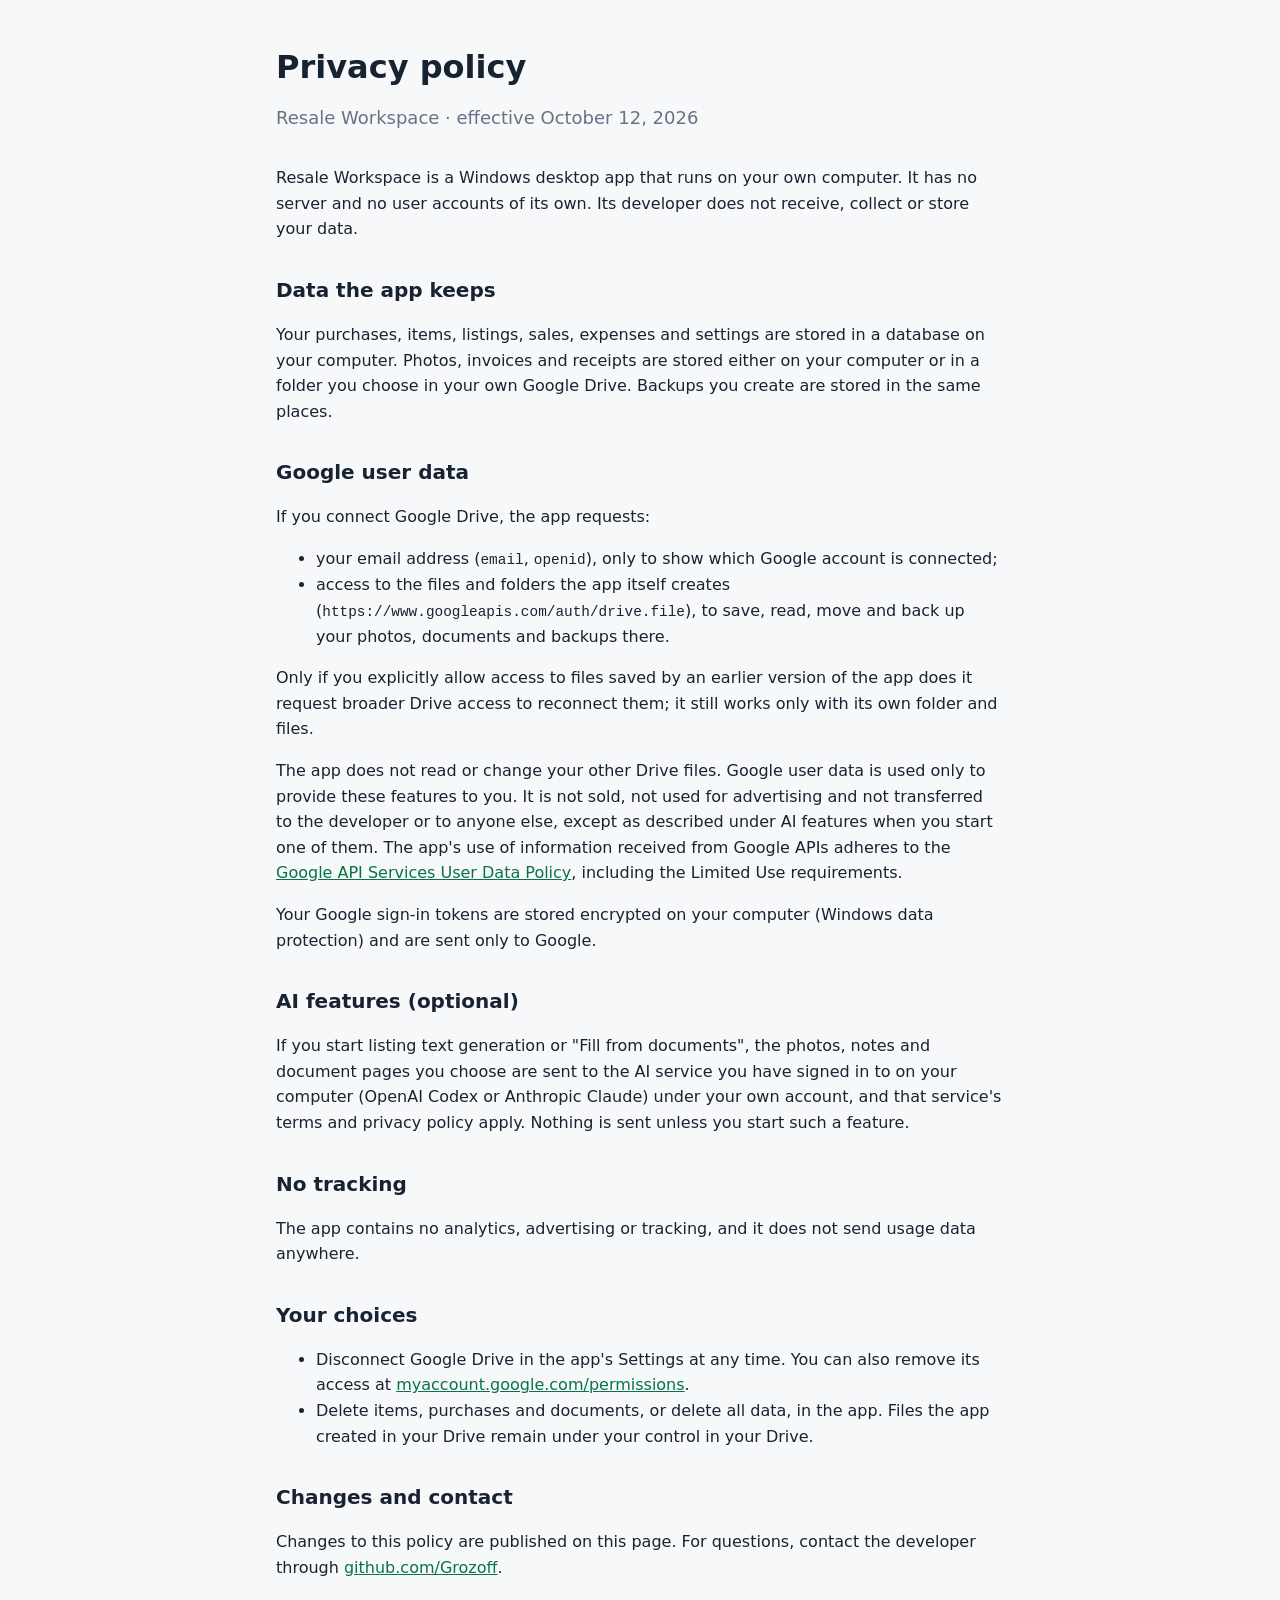
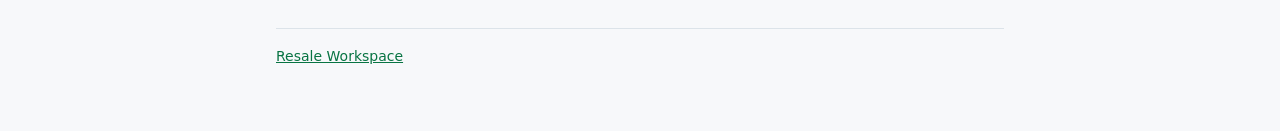
==== privacy.html @ 5bdc4537 "Resale Workspace homepage and privacy policy Co-Authored-By: Claude Opus 5.5 <noreply@anthropic.com>" ====
<!doctype html>
<html lang="en">
  <head>
    <meta charset="utf-8" />
    <meta name="viewport" content="width=device-width, initial-scale=1" />
    <title>Privacy policy · Resale Workspace</title>
    <meta
      name="description"
      content="How the Resale Workspace desktop app handles your data and your Google account data."
    />
    <link rel="stylesheet" href="style.css" />
  </head>
  <body>
    <main>
      <header>
        <h1>Privacy policy</h1>
        <p class="lead">Resale Workspace · effective October 12, 2026</p>
      </header>

      <p>
        Resale Workspace is a Windows desktop app that runs on your own
        computer. It has no server and no user accounts of its own. Its
        developer does not receive, collect or store your data.
      </p>

      <h2>Data the app keeps</h2>
      <p>
        Your purchases, items, listings, sales, expenses and settings are
        stored in a database on your computer. Photos, invoices and receipts
        are stored either on your computer or in a folder you choose in your
        own Google Drive. Backups you create are stored in the same places.
      </p>

      <h2>Google user data</h2>
      <p>If you connect Google Drive, the app requests:</p>
      <ul>
        <li>
          your email address (<code>email</code>, <code>openid</code>), only
          to show which Google account is connected;
        </li>
        <li>
          access to the files and folders the app itself creates
          (<code>https://www.googleapis.com/auth/drive.file</code>), to save,
          read, move and back up your photos, documents and backups there.
        </li>
      </ul>
      <p>
        Only if you explicitly allow access to files saved by an earlier
        version of the app does it request broader Drive access to reconnect
        them; it still works only with its own folder and files.
      </p>
      <p>
        The app does not read or change your other Drive files. Google user
        data is used only to provide these features to you. It is not sold,
        not used for advertising and not transferred to the developer or to
        anyone else, except as described under AI features when you start
        one of them. The app's use of information received from Google APIs
        adheres to the
        <a
          href="https://developers.google.com/terms/api-services-user-data-policy"
          >Google API Services User Data Policy</a
        >, including the Limited Use requirements.
      </p>
      <p>
        Your Google sign-in tokens are stored encrypted on your computer
        (Windows data protection) and are sent only to Google.
      </p>

      <h2>AI features (optional)</h2>
      <p>
        If you start listing text generation or "Fill from documents", the
        photos, notes and document pages you choose are sent to the AI service
        you have signed in to on your computer (OpenAI Codex or Anthropic
        Claude) under your own account, and that service's terms and privacy
        policy apply. Nothing is sent unless you start such a feature.
      </p>

      <h2>No tracking</h2>
      <p>
        The app contains no analytics, advertising or tracking, and it does not
        send usage data anywhere.
      </p>

      <h2>Your choices</h2>
      <ul>
        <li>
          Disconnect Google Drive in the app's Settings at any time. You can
          also remove its access at
          <a href="https://myaccount.google.com/permissions"
            >myaccount.google.com/permissions</a
          >.
        </li>
        <li>
          Delete items, purchases and documents, or delete all data, in the
          app. Files the app created in your Drive remain under your control
          in your Drive.
        </li>
      </ul>

      <h2>Changes and contact</h2>
      <p>
        Changes to this policy are published on this page. For questions,
        contact the developer through
        <a href="https://github.com/Grozoff">github.com/Grozoff</a>.
      </p>

      <footer><a href="./">Resale Workspace</a></footer>
    </main>
  </body>
</html>
---- style.css ----
:root {
  color-scheme: light dark;
  --bg: #f7f8fa;
  --surface: #ffffff;
  --text: #182332;
  --muted: #647386;
  --border: #dce3e9;
  --accent: #087443;
}
@media (prefers-color-scheme: dark) {
  :root {
    --bg: #111820;
    --surface: #1b2530;
    --text: #edf2f6;
    --muted: #abb9c9;
    --border: #354453;
    --accent: #52c38b;
  }
}
* {
  box-sizing: border-box;
}
body {
  margin: 0;
  background: var(--bg);
  color: var(--text);
  font: 16px/1.6 "Segoe UI", system-ui, -apple-system, sans-serif;
}
main {
  max-width: 760px;
  margin: 0 auto;
  padding: 48px 16px 64px;
}
header {
  margin-bottom: 32px;
}
h1 {
  margin: 0 0 8px;
  font-size: 32px;
  line-height: 1.2;
}
h2 {
  margin: 32px 0 8px;
  font-size: 20px;
}
p,
li {
  color: var(--text);
}
.lead {
  color: var(--muted);
  font-size: 18px;
}
.card {
  margin: 24px 0;
  padding: 20px 24px;
  border: 1px solid var(--border);
  border-radius: 10px;
  background: var(--surface);
}
a {
  color: var(--accent);
}
code {
  font-size: 0.9em;
  overflow-wrap: anywhere;
}
footer {
  margin-top: 48px;
  padding-top: 16px;
  border-top: 1px solid var(--border);
  color: var(--muted);
  font-size: 14px;
}
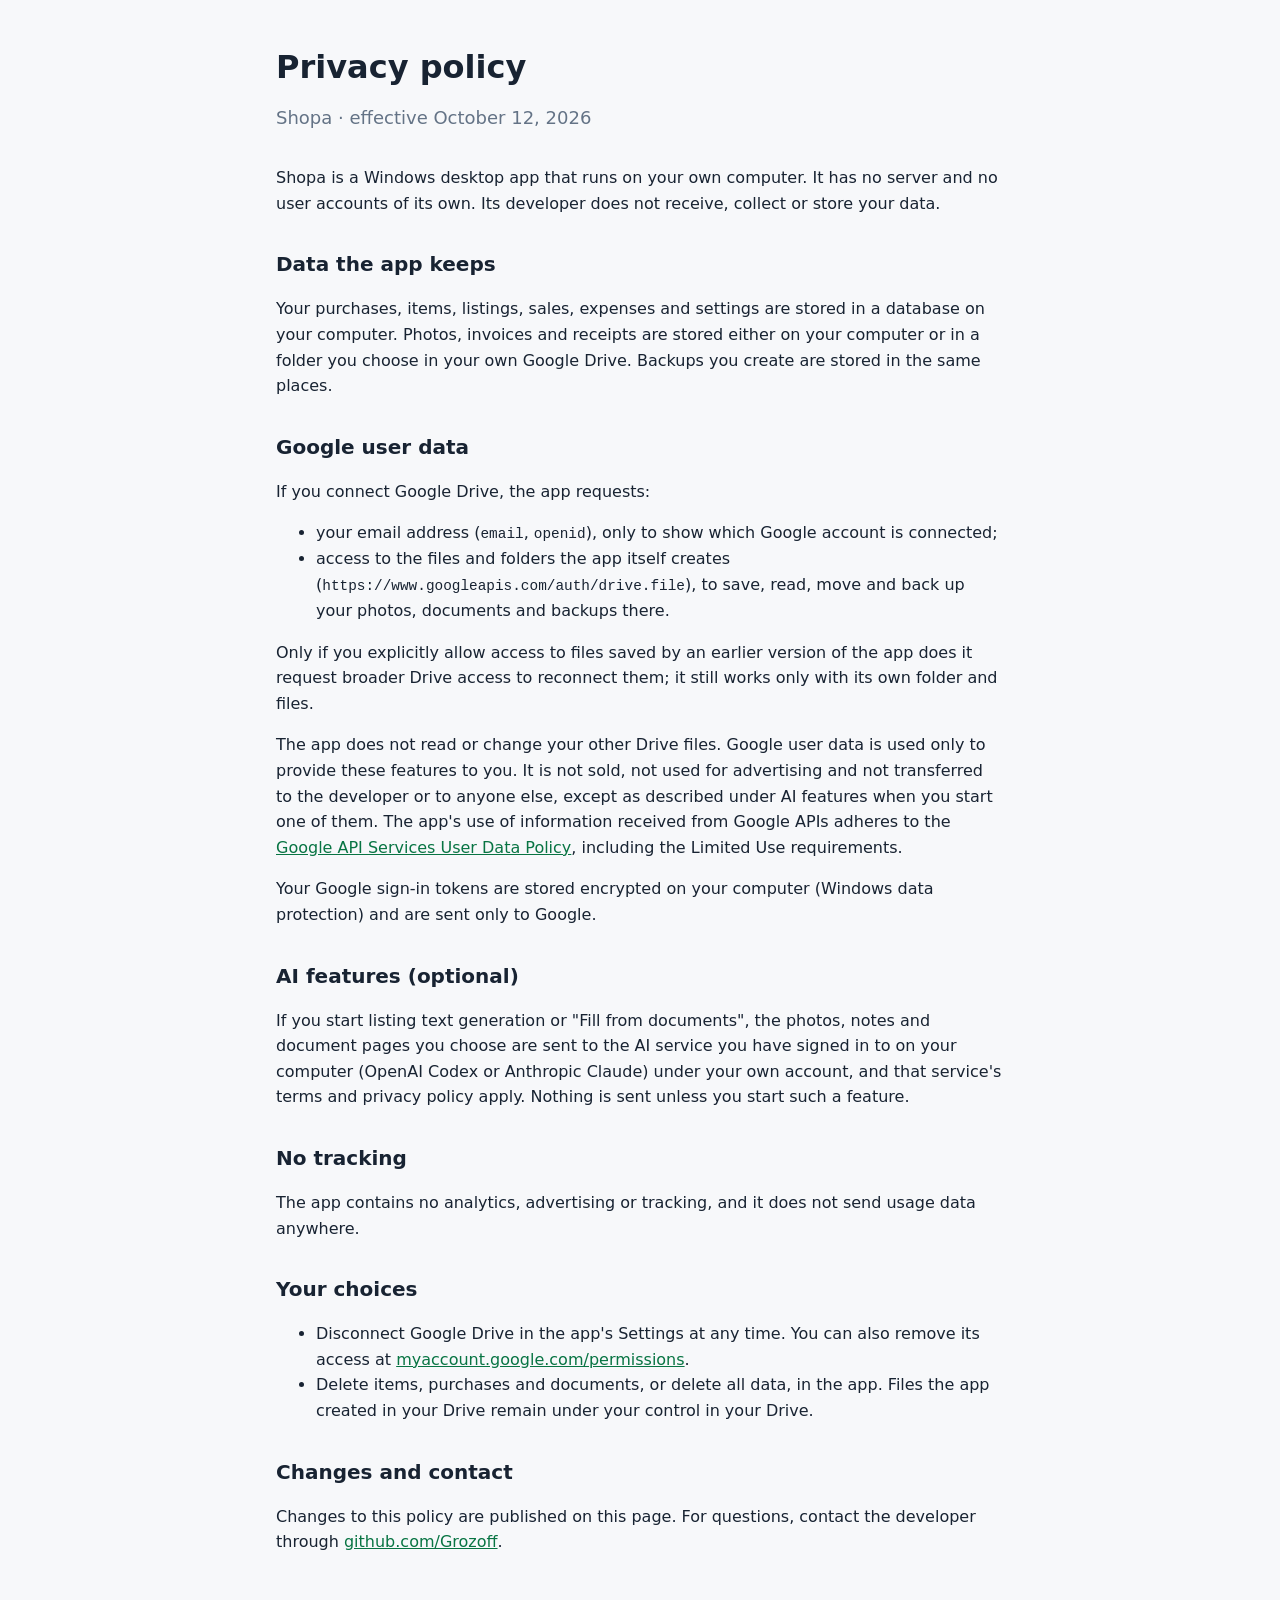
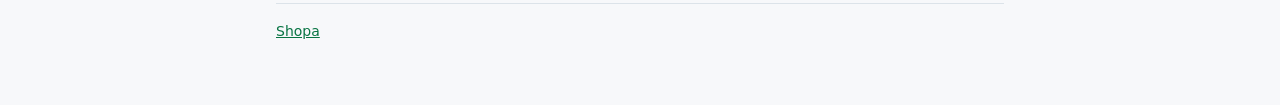
==== commit b2dfe0b3: "Rename the app to Shopa Co-Authored-By: Claude Opus 5.5 <noreply@anthropic.com>" ====
--- a/privacy.html
+++ b/privacy.html
@@ -3,10 +3,10 @@
   <head>
     <meta charset="utf-8" />
     <meta name="viewport" content="width=device-width, initial-scale=1" />
-    <title>Privacy policy · Resale Workspace</title>
+    <title>Privacy policy · Shopa</title>
     <meta
       name="description"
-      content="How the Resale Workspace desktop app handles your data and your Google account data."
+      content="How the Shopa desktop app handles your data and your Google account data."
     />
     <link rel="stylesheet" href="style.css" />
   </head>
@@ -14,11 +14,11 @@
     <main>
       <header>
         <h1>Privacy policy</h1>
-        <p class="lead">Resale Workspace · effective October 12, 2026</p>
+        <p class="lead">Shopa · effective October 12, 2026</p>
       </header>
 
       <p>
-        Resale Workspace is a Windows desktop app that runs on your own
+        Shopa is a Windows desktop app that runs on your own
         computer. It has no server and no user accounts of its own. Its
         developer does not receive, collect or store your data.
       </p>
@@ -104,7 +104,7 @@
         <a href="https://github.com/Grozoff">github.com/Grozoff</a>.
       </p>
 
-      <footer><a href="./">Resale Workspace</a></footer>
+      <footer><a href="./">Shopa</a></footer>
     </main>
   </body>
 </html>
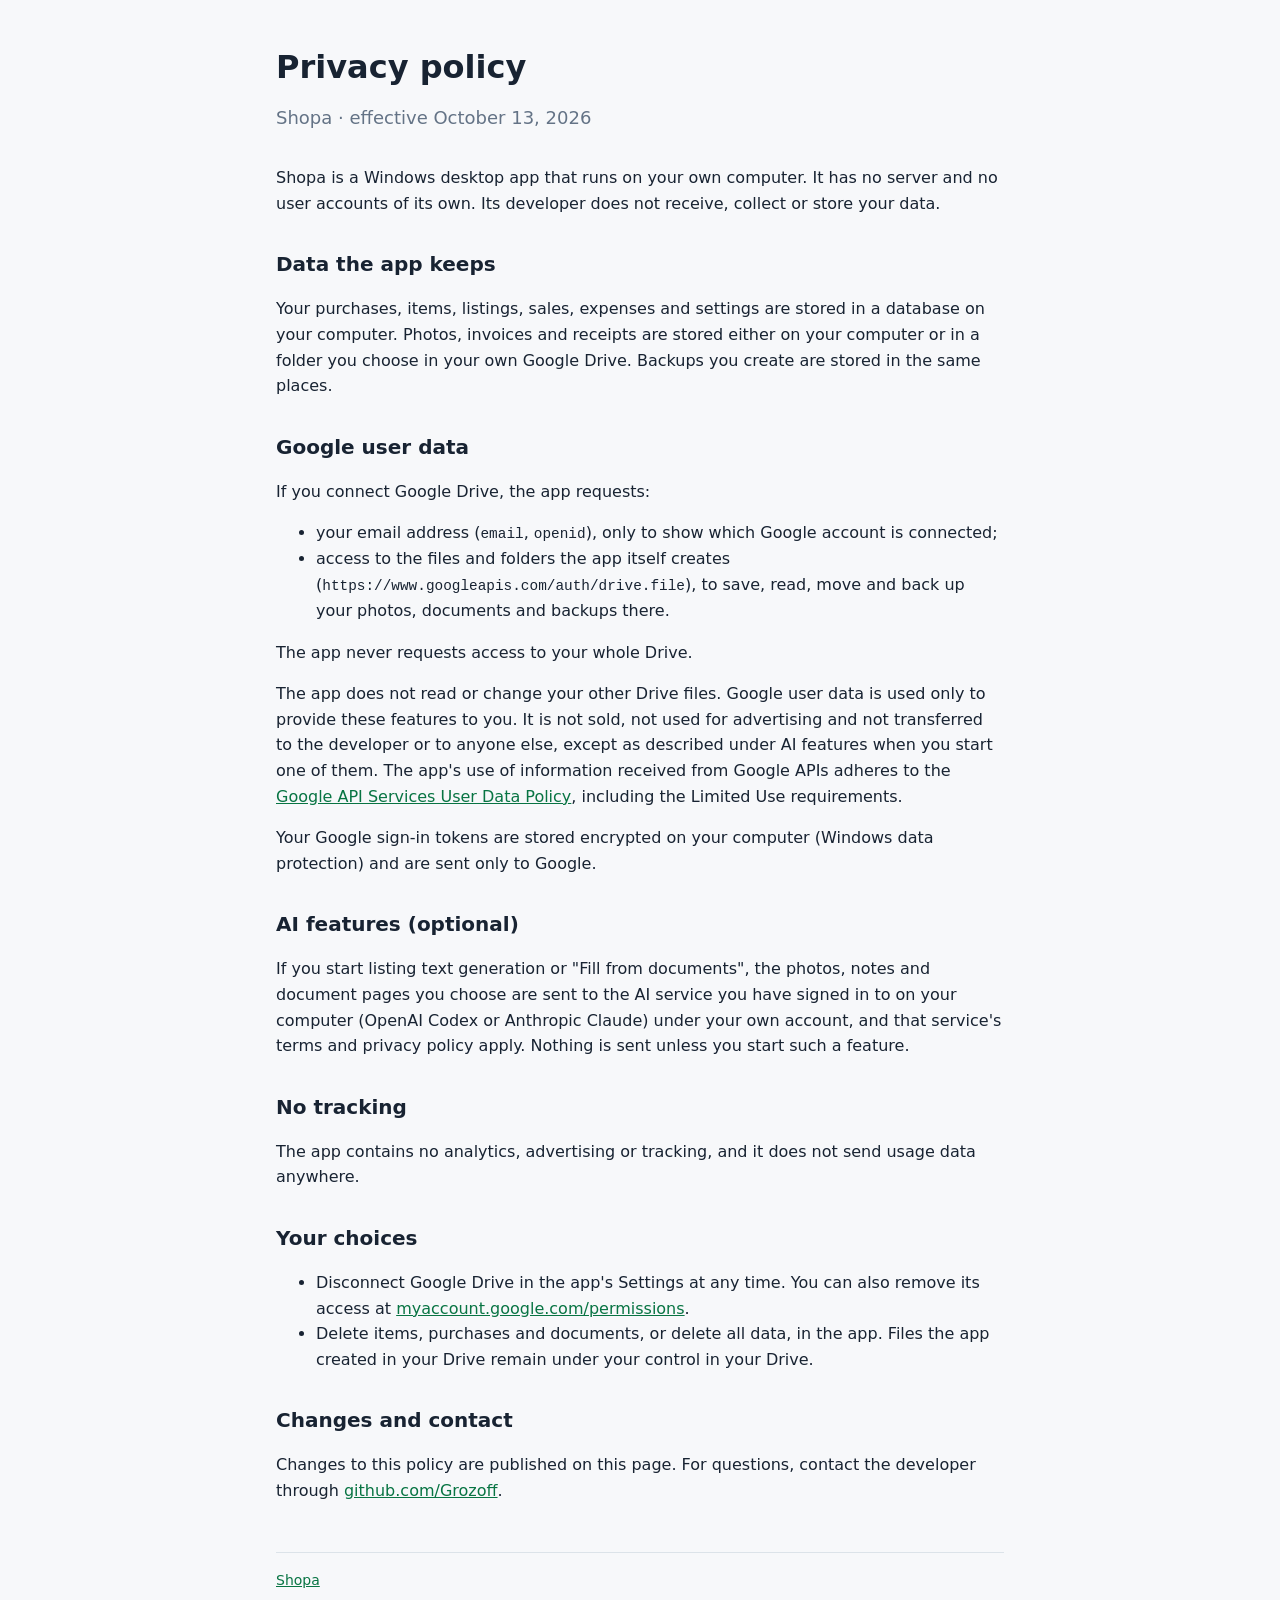
==== commit ab34839b: "Privacy policy: the app never requests access to the whole Drive Co-Authored-By: Claude Opus 5.5 <no" ====
--- a/privacy.html
+++ b/privacy.html
@@ -14,7 +14,7 @@
     <main>
       <header>
         <h1>Privacy policy</h1>
-        <p class="lead">Shopa · effective October 12, 2026</p>
+        <p class="lead">Shopa · effective October 13, 2026</p>
       </header>
 
       <p>
@@ -45,9 +45,7 @@
         </li>
       </ul>
       <p>
-        Only if you explicitly allow access to files saved by an earlier
-        version of the app does it request broader Drive access to reconnect
-        them; it still works only with its own folder and files.
+        The app never requests access to your whole Drive.
       </p>
       <p>
         The app does not read or change your other Drive files. Google user
